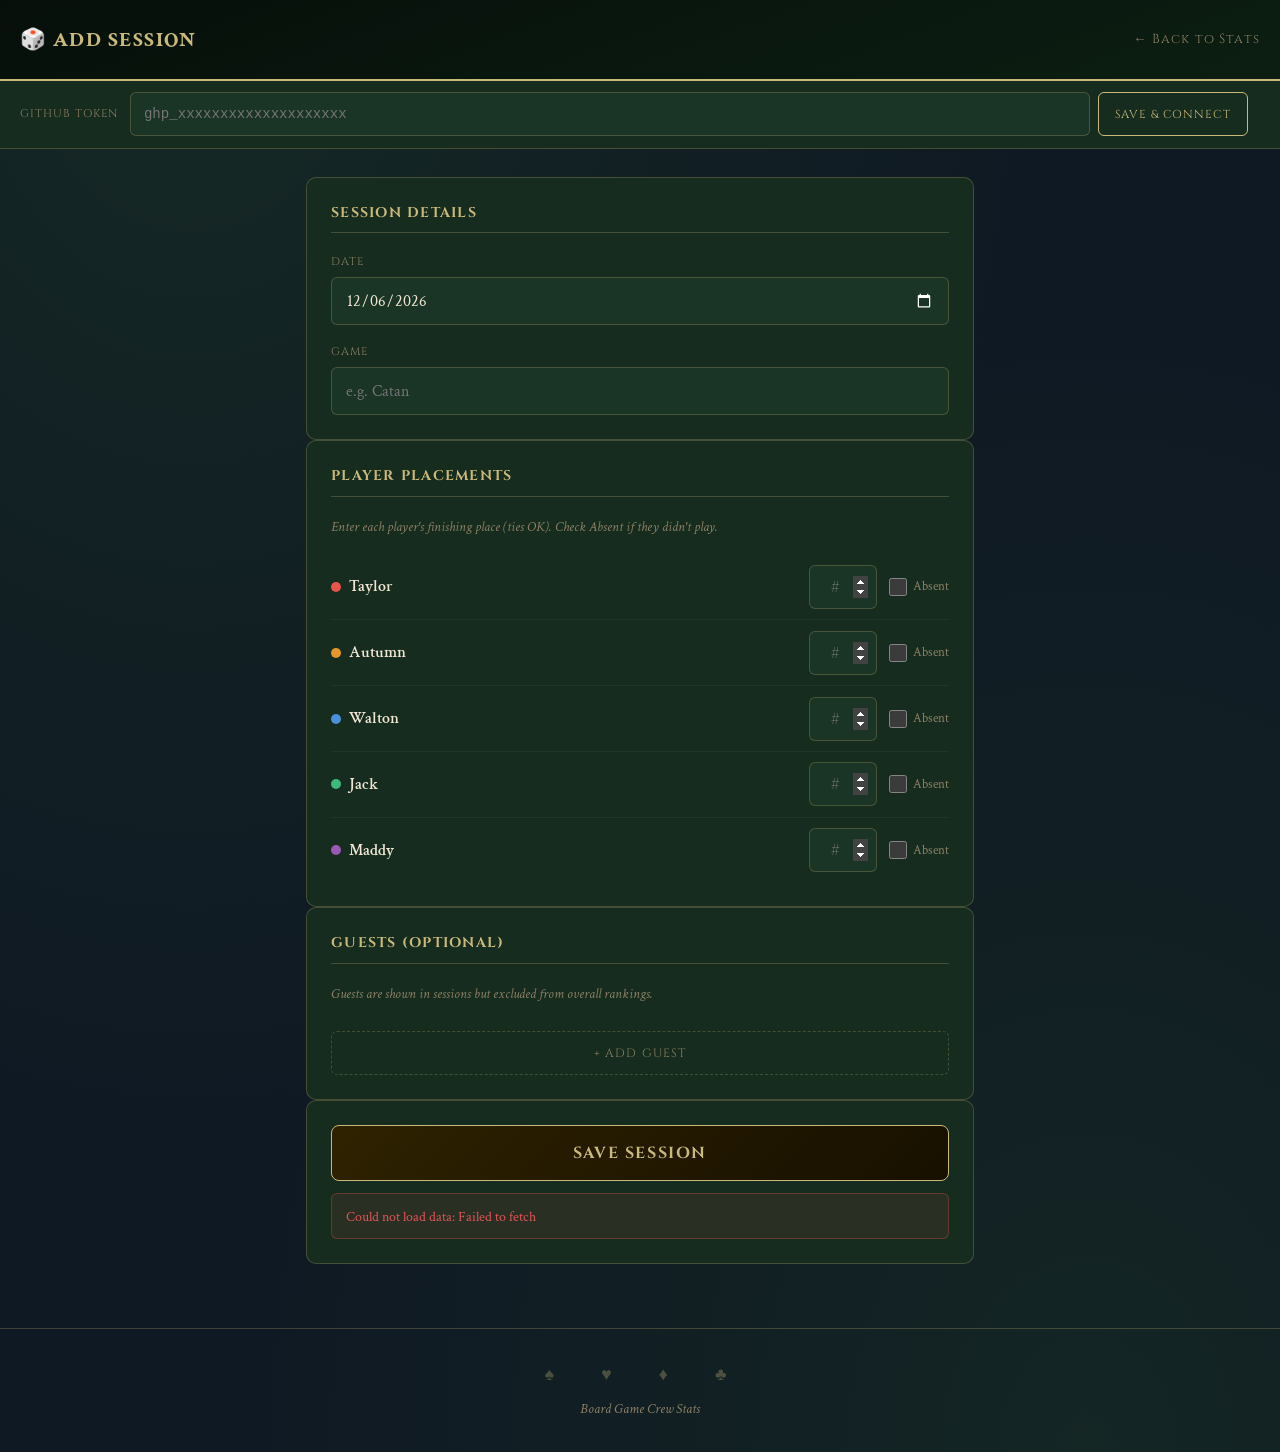
==== admin.html @ e8a15fd1 "Initial site: board game crew stats tracker Includes podium, rankings table, placement history chart" ====
<!DOCTYPE html>
<html lang="en">
<head>
  <meta charset="UTF-8">
  <meta name="viewport" content="width=device-width, initial-scale=1.0">
  <meta name="color-scheme" content="dark">
  <meta name="theme-color" content="#0f1923">
  <title>Admin — Board Game Crew Stats</title>
  <link rel="icon" href="data:image/svg+xml,<svg xmlns=%22http://www.w3.org/2000/svg%22 viewBox=%220 0 100 100%22><text y=%22.9em%22 font-size=%2290%22>🎲</text></svg>">
  <link rel="preconnect" href="https://fonts.googleapis.com">
  <link rel="preconnect" href="https://fonts.gstatic.com" crossorigin>
  <link href="https://fonts.googleapis.com/css2?family=Cinzel:wght@400;600;700;900&family=Crimson+Text:ital,wght@0,400;0,600;1,400&display=swap" rel="stylesheet">
  <link rel="stylesheet" href="css/style.css">
</head>
<body>

  <header class="admin-header">
    <div class="admin-title">🎲 Add Session</div>
    <a href="index.html" class="admin-home-link">← Back to Stats</a>
  </header>

  <!-- Auth bar -->
  <div class="auth-bar" id="auth-bar">
    <span class="auth-label">GitHub Token</span>
    <div class="pat-input-wrap" id="pat-input-wrap">
      <input
        type="password"
        id="pat-input"
        class="pat-input"
        placeholder="ghp_xxxxxxxxxxxxxxxxxxxx"
        autocomplete="off"
        aria-label="GitHub Personal Access Token"
      >
      <button type="button" id="btn-save-pat" class="btn-save-pat">Save &amp; Connect</button>
    </div>
    <div id="auth-status"></div>
  </div>

  <main class="admin-main">

    <form id="session-form" novalidate>

      <!-- Session info -->
      <div class="admin-card">
        <div class="admin-card-title">Session Details</div>

        <div class="form-field">
          <label for="session-date">Date</label>
          <input type="date" id="session-date" class="form-input" required aria-required="true">
        </div>

        <div class="form-field">
          <label for="session-game">Game</label>
          <input
            type="text"
            id="session-game"
            class="form-input"
            placeholder="e.g. Catan"
            required
            aria-required="true"
            list="game-suggestions"
            autocomplete="off"
          >
          <datalist id="game-suggestions"></datalist>
        </div>
      </div>

      <!-- Player placements -->
      <div class="admin-card">
        <div class="admin-card-title">Player Placements</div>
        <p style="font-size:0.85rem;color:var(--muted);margin-bottom:1rem;font-style:italic;">
          Enter each player's finishing place (ties OK). Check Absent if they didn't play.
        </p>
        <div id="player-rows"></div>
      </div>

      <!-- Guests -->
      <div class="admin-card">
        <div class="admin-card-title">Guests (optional)</div>
        <p style="font-size:0.85rem;color:var(--muted);margin-bottom:1rem;font-style:italic;">
          Guests are shown in sessions but excluded from overall rankings.
        </p>
        <div id="guest-entries" class="guest-entries"></div>
        <button type="button" id="btn-add-guest" class="btn-add-guest">+ Add Guest</button>
      </div>

      <!-- Submit -->
      <div class="admin-card">
        <button type="submit" id="btn-submit" class="btn-submit">Save Session</button>
        <div id="submit-status" class="status-msg" role="alert" aria-live="polite"></div>
      </div>

    </form>

  </main>

  <footer>
    <div class="footer-suits">♠ &nbsp; ♥ &nbsp; ♦ &nbsp; ♣</div>
    <p>Board Game Crew Stats</p>
  </footer>

  <script src="js/admin.js"></script>
</body>
</html>
---- css/style.css ----
/* ==========================================
   BASE
   ========================================== */
*, *::before, *::after { box-sizing: border-box; margin: 0; padding: 0; }

:root {
  --bg:        #0f1923;
  --surface:   #162c1f;
  --surface2:  #1a3526;
  --border:    rgba(201, 185, 122, 0.25);
  --gold:      #c9b97a;
  --text:      #f0e6d3;
  --muted:     #8a7e64;
  --guest:     #e8a95c;
  --success:   #4caf82;
  --error:     #e05454;
  --info:      #5b9bd5;
  --rank1:     #f0d060;
  --rank2:     #b8c0cc;
  --rank3:     #c4884a;
}

html { scroll-behavior: smooth; }

body {
  background-color: var(--bg);
  background-image:
    radial-gradient(ellipse at 15% 0%,   rgba(26,53,38,0.55) 0%, transparent 55%),
    radial-gradient(ellipse at 85% 100%, rgba(26,53,38,0.45) 0%, transparent 55%);
  color: var(--text);
  font-family: 'Crimson Text', Georgia, serif;
  font-size: 18px;
  line-height: 1.6;
  min-height: 100vh;
}

h1, h2, h3, .cinzel { font-family: 'Cinzel', 'Times New Roman', serif; }

/* ==========================================
   SITE HEADER
   ========================================== */
.site-header {
  background: linear-gradient(160deg, #060f0a 0%, #0c1e12 45%, #060f0a 100%);
  border-bottom: 2px solid var(--gold);
  padding: 1.75rem 1rem 2.25rem;
  text-align: center;
  position: relative;
  overflow: hidden;
}

.header-suits-top,
.header-suits-bottom {
  position: absolute;
  left: 50%;
  transform: translateX(-50%);
  font-size: 0.85rem;
  letter-spacing: 0.7rem;
  color: var(--gold);
  opacity: 0.28;
  white-space: nowrap;
}
.header-suits-top    { top: 0.5rem; }
.header-suits-bottom { bottom: 0.5rem; }

.header-trophy {
  font-size: 3.5rem;
  line-height: 1;
  margin-bottom: 0.5rem;
  filter: drop-shadow(0 0 18px rgba(240,208,96,0.55));
}

.site-header h1 {
  font-size: clamp(1.5rem, 5vw, 3rem);
  font-weight: 900;
  color: var(--gold);
  text-shadow: 0 0 28px rgba(201,185,122,0.4), 0 2px 6px rgba(0,0,0,0.9);
  letter-spacing: 0.05em;
  text-transform: uppercase;
  line-height: 1.1;
}

.header-sub {
  margin-top: 0.5rem;
  font-style: italic;
  color: var(--muted);
  font-size: 0.98rem;
  letter-spacing: 0.12em;
}

/* ==========================================
   NAV
   ========================================== */
.site-nav {
  background: #080f0b;
  border-bottom: 1px solid var(--border);
  display: flex;
  justify-content: center;
  flex-wrap: wrap;
  position: sticky;
  top: 0;
  z-index: 200;
}

.site-nav a {
  color: var(--muted);
  text-decoration: none;
  font-family: 'Cinzel', serif;
  font-size: 0.75rem;
  letter-spacing: 0.14em;
  text-transform: uppercase;
  padding: 0.9rem 1.1rem;
  display: block;
  border-bottom: 2px solid transparent;
  transition: color 0.2s, border-color 0.2s, background 0.2s;
  min-height: 44px;
}

.site-nav a:hover {
  color: var(--gold);
  border-bottom-color: var(--gold);
  background: rgba(201,185,122,0.05);
}

/* ==========================================
   MAIN LAYOUT
   ========================================== */
main {
  max-width: 1100px;
  margin: 0 auto;
  padding: 2rem 1rem 4rem;
  display: flex;
  flex-direction: column;
  gap: 2.5rem;
}

/* ==========================================
   SECTION CARD
   ========================================== */
.section-card {
  background: var(--surface);
  border: 1px solid var(--border);
  border-radius: 10px;
  padding: 2rem 2rem 2.5rem;
  position: relative;
}

.section-card::before {
  content: '⚄';
  position: absolute;
  top: -0.65rem;
  left: 1.5rem;
  background: var(--surface);
  padding: 0 0.5rem;
  color: var(--gold);
  opacity: 0.45;
  font-size: 1.1rem;
  line-height: 1;
}

.section-title {
  font-size: clamp(1.05rem, 2.5vw, 1.55rem);
  font-weight: 700;
  color: var(--gold);
  text-transform: uppercase;
  letter-spacing: 0.09em;
  text-align: center;
  margin-bottom: 0.35rem;
}

.section-title::after {
  content: '';
  display: block;
  height: 1px;
  background: linear-gradient(90deg, transparent, var(--gold), transparent);
  margin-top: 0.5rem;
  opacity: 0.4;
}

.section-desc {
  text-align: center;
  color: var(--muted);
  font-style: italic;
  font-size: 0.92rem;
  margin-top: 0.3rem;
  margin-bottom: 2rem;
}

/* ==========================================
   PODIUM
   ========================================== */
.podium-wrap {
  display: flex;
  align-items: flex-end;
  justify-content: center;
  gap: 6px;
  padding-top: 2rem;
  min-height: 270px;
}

.podium-item {
  flex: 1;
  max-width: 210px;
  display: flex;
  flex-direction: column;
  align-items: center;
}

.podium-info {
  display: flex;
  flex-direction: column;
  align-items: center;
  gap: 0.45rem;
  margin-bottom: 0.75rem;
  animation: fadeUp 0.5s ease both;
}

.podium-rank-2 .podium-info { animation-delay: 0.05s; }
.podium-rank-1 .podium-info { animation-delay: 0.2s;  }
.podium-rank-3 .podium-info { animation-delay: 0.1s;  }

@keyframes fadeUp {
  from { opacity: 0; transform: translateY(18px); }
  to   { opacity: 1; transform: translateY(0); }
}

.podium-player-name {
  font-family: 'Cinzel', serif;
  font-weight: 600;
  font-size: 0.98rem;
  color: var(--text);
  text-align: center;
}

.podium-rank-1 .podium-player-name {
  font-size: 1.15rem;
  color: var(--rank1);
}

.podium-avatar {
  width: 68px;
  height: 68px;
  border-radius: 50%;
  overflow: hidden;
  border: 3px solid var(--border);
  background: var(--surface2);
  display: flex;
  align-items: center;
  justify-content: center;
  font-family: 'Cinzel', serif;
  font-size: 1.6rem;
  font-weight: 700;
  flex-shrink: 0;
}

.podium-rank-1 .podium-avatar {
  width: 84px;
  height: 84px;
  font-size: 2rem;
  box-shadow: 0 0 20px rgba(240,208,96,0.28);
}

.podium-rank-2 .podium-avatar { border-color: var(--rank2); }
.podium-rank-3 .podium-avatar { border-color: var(--rank3); }
.podium-rank-1 .podium-avatar { border-color: var(--rank1); }

.podium-avatar img { width: 100%; height: 100%; object-fit: cover; }

.podium-avg {
  font-size: 0.8rem;
  color: var(--muted);
  font-style: italic;
}
.podium-rank-1 .podium-avg { color: var(--gold); }

.podium-block {
  width: 100%;
  border-radius: 6px 6px 0 0;
  display: flex;
  flex-direction: column;
  align-items: center;
  justify-content: center;
  gap: 4px;
  padding: 0.5rem 0.25rem;
}

.podium-rank-1 .podium-block {
  background: linear-gradient(180deg, #2e2200 0%, #181000 100%);
  border: 1px solid var(--rank1);
  border-bottom: none;
}
.podium-rank-2 .podium-block {
  background: linear-gradient(180deg, #1e2430 0%, #111820 100%);
  border: 1px solid var(--rank2);
  border-bottom: none;
}
.podium-rank-3 .podium-block {
  background: linear-gradient(180deg, #261600 0%, #150c00 100%);
  border: 1px solid var(--rank3);
  border-bottom: none;
}

.podium-medal { font-size: 1.5rem; }

.podium-num {
  font-family: 'Cinzel', serif;
  font-weight: 900;
  font-size: 1rem;
}
.podium-rank-1 .podium-num { color: var(--rank1); }
.podium-rank-2 .podium-num { color: var(--rank2); }
.podium-rank-3 .podium-num { color: var(--rank3); }

/* ==========================================
   RANKINGS TABLE
   ========================================== */
.table-scroll { overflow-x: auto; margin-top: 0.5rem; }

.rankings-table {
  width: 100%;
  border-collapse: collapse;
  font-size: 1rem;
}

.rankings-table th {
  font-family: 'Cinzel', serif;
  font-size: 0.7rem;
  text-transform: uppercase;
  letter-spacing: 0.1em;
  color: var(--gold);
  padding: 0.6rem 1rem;
  text-align: left;
  border-bottom: 1px solid var(--border);
  white-space: nowrap;
}

.rankings-table td {
  padding: 0.7rem 1rem;
  border-bottom: 1px solid rgba(201,185,122,0.08);
  white-space: nowrap;
}

.rank-row:last-child td { border-bottom: none; }
.rank-row:hover { background: rgba(201,185,122,0.04); }

.rank-tier-1 { background: rgba(240,208,96,0.05); }
.rank-tier-2 { background: rgba(184,192,204,0.03); }
.rank-tier-3 { background: rgba(196,136,74,0.04); }

.td-rank { font-size: 1.2rem; min-width: 48px; }

.td-player {
  display: flex;
  align-items: center;
  gap: 0.6rem;
  font-weight: 600;
}

.player-dot {
  width: 10px;
  height: 10px;
  border-radius: 50%;
  display: inline-block;
  flex-shrink: 0;
}

.td-avg { font-family: 'Cinzel', serif; color: var(--gold); font-weight: 600; }
.td-best  { color: #6ec99a; }
.td-worst { color: #c97070; }

/* ==========================================
   CHART
   ========================================== */
.chart-wrap { position: relative; padding: 0.5rem 0; }

/* ==========================================
   SESSIONS GRID
   ========================================== */
.sessions-grid {
  display: grid;
  grid-template-columns: repeat(auto-fill, minmax(290px, 1fr));
  gap: 1.25rem;
  margin-top: 0.5rem;
}

.session-card {
  background: rgba(0,0,0,0.22);
  border: 1px solid var(--border);
  border-radius: 8px;
  overflow: hidden;
  transition: border-color 0.2s;
}

.session-card:hover { border-color: rgba(201,185,122,0.5); }

.session-head {
  background: rgba(201,185,122,0.07);
  padding: 0.8rem 1.1rem;
  border-bottom: 1px solid var(--border);
}

.session-game {
  font-family: 'Cinzel', serif;
  font-weight: 600;
  color: var(--gold);
  font-size: 1rem;
  display: flex;
  align-items: center;
  gap: 0.4rem;
}

.session-date {
  font-size: 0.8rem;
  color: var(--muted);
  font-style: italic;
  margin-top: 0.2rem;
}

.session-table {
  width: 100%;
  border-collapse: collapse;
}

.session-table td {
  padding: 0.52rem 1.1rem;
  border-bottom: 1px solid rgba(201,185,122,0.05);
}

.session-table tr:last-child td { border-bottom: none; }

.td-place { font-size: 1rem; width: 48px; }

.td-name {
  display: flex;
  align-items: center;
  gap: 0.5rem;
}

.guest-row td { color: var(--guest); font-style: italic; }

.guest-badge {
  font-family: 'Cinzel', serif;
  font-size: 0.58rem;
  font-weight: 600;
  letter-spacing: 0.06em;
  border: 1px solid rgba(232,169,92,0.45);
  color: var(--guest);
  padding: 0.1rem 0.35rem;
  border-radius: 3px;
  text-transform: uppercase;
  flex-shrink: 0;
}

/* ==========================================
   FOOTER
   ========================================== */
footer {
  text-align: center;
  padding: 2rem 1rem;
  color: var(--muted);
  font-style: italic;
  font-size: 0.9rem;
  border-top: 1px solid var(--border);
}

.footer-suits {
  font-size: 1.1rem;
  color: var(--gold);
  opacity: 0.32;
  letter-spacing: 0.55rem;
  margin-bottom: 0.5rem;
}

/* ==========================================
   ADMIN — HEADER
   ========================================== */
.admin-header {
  background: linear-gradient(160deg, #060f0a 0%, #0c1e12 100%);
  border-bottom: 2px solid var(--gold);
  padding: 1.1rem 1.25rem;
  display: flex;
  align-items: center;
  justify-content: space-between;
  gap: 1rem;
  flex-wrap: wrap;
}

.admin-title {
  font-size: clamp(0.95rem, 3vw, 1.3rem);
  color: var(--gold);
  font-weight: 700;
  text-transform: uppercase;
  letter-spacing: 0.07em;
  display: flex;
  align-items: center;
  gap: 0.5rem;
}

.admin-home-link {
  color: var(--muted);
  text-decoration: none;
  font-size: 0.82rem;
  font-family: 'Cinzel', serif;
  letter-spacing: 0.09em;
  transition: color 0.2s;
  display: flex;
  align-items: center;
  gap: 0.3rem;
  min-height: 44px;
}
.admin-home-link:hover { color: var(--gold); }

/* ==========================================
   ADMIN — AUTH BAR
   ========================================== */
.auth-bar {
  background: var(--surface);
  border-bottom: 1px solid var(--border);
  padding: 0.7rem 1.25rem;
  display: flex;
  align-items: center;
  gap: 0.75rem;
  flex-wrap: wrap;
  font-size: 0.88rem;
  min-height: 54px;
}

.auth-label {
  color: var(--muted);
  font-family: 'Cinzel', serif;
  font-size: 0.7rem;
  text-transform: uppercase;
  letter-spacing: 0.09em;
  white-space: nowrap;
}

.connected-status {
  color: var(--success);
  font-weight: 600;
  font-family: 'Cinzel', serif;
  font-size: 0.82rem;
  display: flex;
  align-items: center;
  gap: 0.5rem;
}

.btn-link {
  background: none;
  border: none;
  color: var(--muted);
  cursor: pointer;
  font-size: 0.85rem;
  text-decoration: underline;
  padding: 0;
  font-family: inherit;
  transition: color 0.2s;
}
.btn-link:hover { color: var(--error); }

.pat-input-wrap {
  display: flex;
  align-items: center;
  gap: 0.5rem;
  flex: 1;
  flex-wrap: wrap;
}

.pat-input {
  flex: 1;
  min-width: 180px;
  background: var(--surface2);
  border: 1px solid var(--border);
  border-radius: 6px;
  color: var(--text);
  font-family: monospace;
  font-size: 0.88rem;
  padding: 0.5rem 0.8rem;
  min-height: 44px;
}
.pat-input:focus { outline: none; border-color: var(--gold); }

.btn-save-pat {
  background: none;
  border: 1px solid var(--gold);
  border-radius: 6px;
  color: var(--gold);
  cursor: pointer;
  font-family: 'Cinzel', serif;
  font-size: 0.72rem;
  letter-spacing: 0.08em;
  text-transform: uppercase;
  padding: 0.5rem 1rem;
  min-height: 44px;
  white-space: nowrap;
  transition: background 0.2s;
}
.btn-save-pat:hover { background: rgba(201,185,122,0.08); }

/* ==========================================
   ADMIN — MAIN FORM
   ========================================== */
.admin-main {
  max-width: 700px;
  margin: 0 auto;
  padding: 1.75rem 1rem 4rem;
  display: flex;
  flex-direction: column;
  gap: 1.5rem;
}

.admin-card {
  background: var(--surface);
  border: 1px solid var(--border);
  border-radius: 10px;
  padding: 1.5rem;
}

.admin-card-title {
  font-family: 'Cinzel', serif;
  font-size: 0.88rem;
  color: var(--gold);
  font-weight: 700;
  text-transform: uppercase;
  letter-spacing: 0.09em;
  margin-bottom: 1.25rem;
  padding-bottom: 0.5rem;
  border-bottom: 1px solid var(--border);
}

.form-field { margin-bottom: 1.1rem; }
.form-field:last-child { margin-bottom: 0; }

.form-field label {
  display: block;
  font-family: 'Cinzel', serif;
  font-size: 0.7rem;
  text-transform: uppercase;
  letter-spacing: 0.1em;
  color: var(--muted);
  margin-bottom: 0.4rem;
}

.form-input {
  width: 100%;
  background: var(--surface2);
  border: 1px solid var(--border);
  border-radius: 6px;
  color: var(--text);
  font-family: inherit;
  font-size: 1rem;
  padding: 0.65rem 0.9rem;
  min-height: 48px;
  transition: border-color 0.2s;
  -webkit-appearance: none;
}
.form-input:focus { outline: none; border-color: var(--gold); }

/* Player placement rows */
.player-placement-row {
  display: flex;
  align-items: center;
  gap: 0.75rem;
  padding: 0.65rem 0;
  border-bottom: 1px solid rgba(201,185,122,0.07);
}
.player-placement-row:last-child { border-bottom: none; }

.player-placement-name {
  flex: 1;
  display: flex;
  align-items: center;
  gap: 0.5rem;
  font-weight: 600;
  font-size: 0.98rem;
}

.place-input {
  width: 68px;
  background: var(--surface2);
  border: 1px solid var(--border);
  border-radius: 6px;
  color: var(--text);
  font-family: 'Cinzel', serif;
  font-size: 1rem;
  padding: 0.5rem;
  min-height: 44px;
  text-align: center;
  -webkit-appearance: none;
  -moz-appearance: textfield;
  transition: border-color 0.2s;
}
.place-input::-webkit-inner-spin-button,
.place-input::-webkit-outer-spin-button { opacity: 1; }
.place-input:focus { outline: none; border-color: var(--gold); }
.place-input:disabled { opacity: 0.3; }

.absent-label {
  display: flex;
  align-items: center;
  gap: 0.4rem;
  font-size: 0.82rem;
  color: var(--muted);
  cursor: pointer;
  white-space: nowrap;
  min-height: 44px;
  user-select: none;
}
.absent-label input[type="checkbox"] {
  width: 18px;
  height: 18px;
  cursor: pointer;
  accent-color: var(--gold);
}

/* Guests */
.guest-entries { display: flex; flex-direction: column; gap: 0.6rem; }

.guest-entry {
  display: flex;
  align-items: center;
  gap: 0.6rem;
}

.guest-name-input {
  flex: 1;
  background: var(--surface2);
  border: 1px solid var(--border);
  border-radius: 6px;
  color: var(--text);
  font-family: inherit;
  font-size: 0.95rem;
  padding: 0.55rem 0.8rem;
  min-height: 44px;
  transition: border-color 0.2s;
}
.guest-name-input:focus { outline: none; border-color: var(--gold); }

.guest-place-input {
  width: 68px;
  background: var(--surface2);
  border: 1px solid var(--border);
  border-radius: 6px;
  color: var(--text);
  font-family: 'Cinzel', serif;
  font-size: 1rem;
  padding: 0.5rem;
  min-height: 44px;
  text-align: center;
  -webkit-appearance: none;
  -moz-appearance: textfield;
  transition: border-color 0.2s;
}
.guest-place-input:focus { outline: none; border-color: var(--gold); }

.btn-remove-guest {
  background: none;
  border: 1px solid rgba(224,84,84,0.38);
  border-radius: 6px;
  color: var(--error);
  cursor: pointer;
  width: 44px;
  height: 44px;
  font-size: 1.1rem;
  display: flex;
  align-items: center;
  justify-content: center;
  flex-shrink: 0;
  transition: background 0.2s;
}
.btn-remove-guest:hover { background: rgba(224,84,84,0.1); }

.btn-add-guest {
  width: 100%;
  background: none;
  border: 1px dashed var(--border);
  border-radius: 6px;
  color: var(--muted);
  cursor: pointer;
  padding: 0.6rem;
  font-family: 'Cinzel', serif;
  font-size: 0.75rem;
  letter-spacing: 0.09em;
  text-transform: uppercase;
  min-height: 44px;
  transition: color 0.2s, border-color 0.2s;
  margin-top: 0.6rem;
}
.btn-add-guest:hover { color: var(--gold); border-color: var(--gold); }

/* Submit */
.btn-submit {
  width: 100%;
  background: linear-gradient(135deg, #2e2200 0%, #181000 100%);
  border: 1px solid var(--gold);
  border-radius: 8px;
  color: var(--gold);
  cursor: pointer;
  font-family: 'Cinzel', serif;
  font-size: 1rem;
  font-weight: 700;
  letter-spacing: 0.1em;
  text-transform: uppercase;
  padding: 0.9rem;
  min-height: 56px;
  transition: background 0.2s, box-shadow 0.2s;
}
.btn-submit:hover:not(:disabled) {
  background: linear-gradient(135deg, #3d2f00 0%, #241800 100%);
  box-shadow: 0 0 14px rgba(201,185,122,0.22);
}
.btn-submit:disabled { opacity: 0.45; cursor: not-allowed; }

.status-msg {
  margin-top: 0.75rem;
  padding: 0.65rem 0.9rem;
  border-radius: 6px;
  font-size: 0.9rem;
  min-height: 2.4rem;
  display: none;
}
.status-msg.visible { display: block; }
.status-success { background: rgba(76,175,130,0.12); color: var(--success); border: 1px solid rgba(76,175,130,0.3); }
.status-error   { background: rgba(224,84,84,0.1);   color: var(--error);   border: 1px solid rgba(224,84,84,0.3); }
.status-info    { background: rgba(91,155,213,0.1);  color: var(--info);    border: 1px solid rgba(91,155,213,0.3); }

/* ==========================================
   UTILITIES
   ========================================== */
.empty-state {
  text-align: center;
  color: var(--muted);
  font-style: italic;
  padding: 2.5rem;
  width: 100%;
}

.error-state {
  text-align: center;
  color: var(--error);
  padding: 3rem 1rem;
  line-height: 2;
}

.error-state code {
  background: rgba(224,84,84,0.1);
  padding: 0.15rem 0.4rem;
  border-radius: 3px;
  font-size: 0.85rem;
}

/* ==========================================
   RESPONSIVE
   ========================================== */
@media (max-width: 640px) {
  main         { padding: 1.25rem 0.75rem 3rem; gap: 1.75rem; }
  .admin-main  { padding: 1.25rem 0.75rem 3rem; }
  .section-card { padding: 1.25rem 0.9rem 1.75rem; }
  .admin-card   { padding: 1.1rem; }

  .podium-avatar       { width: 54px; height: 54px; font-size: 1.3rem; }
  .podium-rank-1 .podium-avatar { width: 66px; height: 66px; font-size: 1.5rem; }
  .podium-player-name  { font-size: 0.82rem; }

  .sessions-grid { grid-template-columns: 1fr; }

  .rankings-table th:nth-child(5),
  .rankings-table td:nth-child(5) { display: none; }
}

@media (max-width: 380px) {
  .podium-wrap { gap: 2px; }
  .podium-player-name { font-size: 0.72rem; }
  .podium-avg { display: none; }

  .site-nav a { padding: 0.75rem 0.65rem; font-size: 0.68rem; }
}
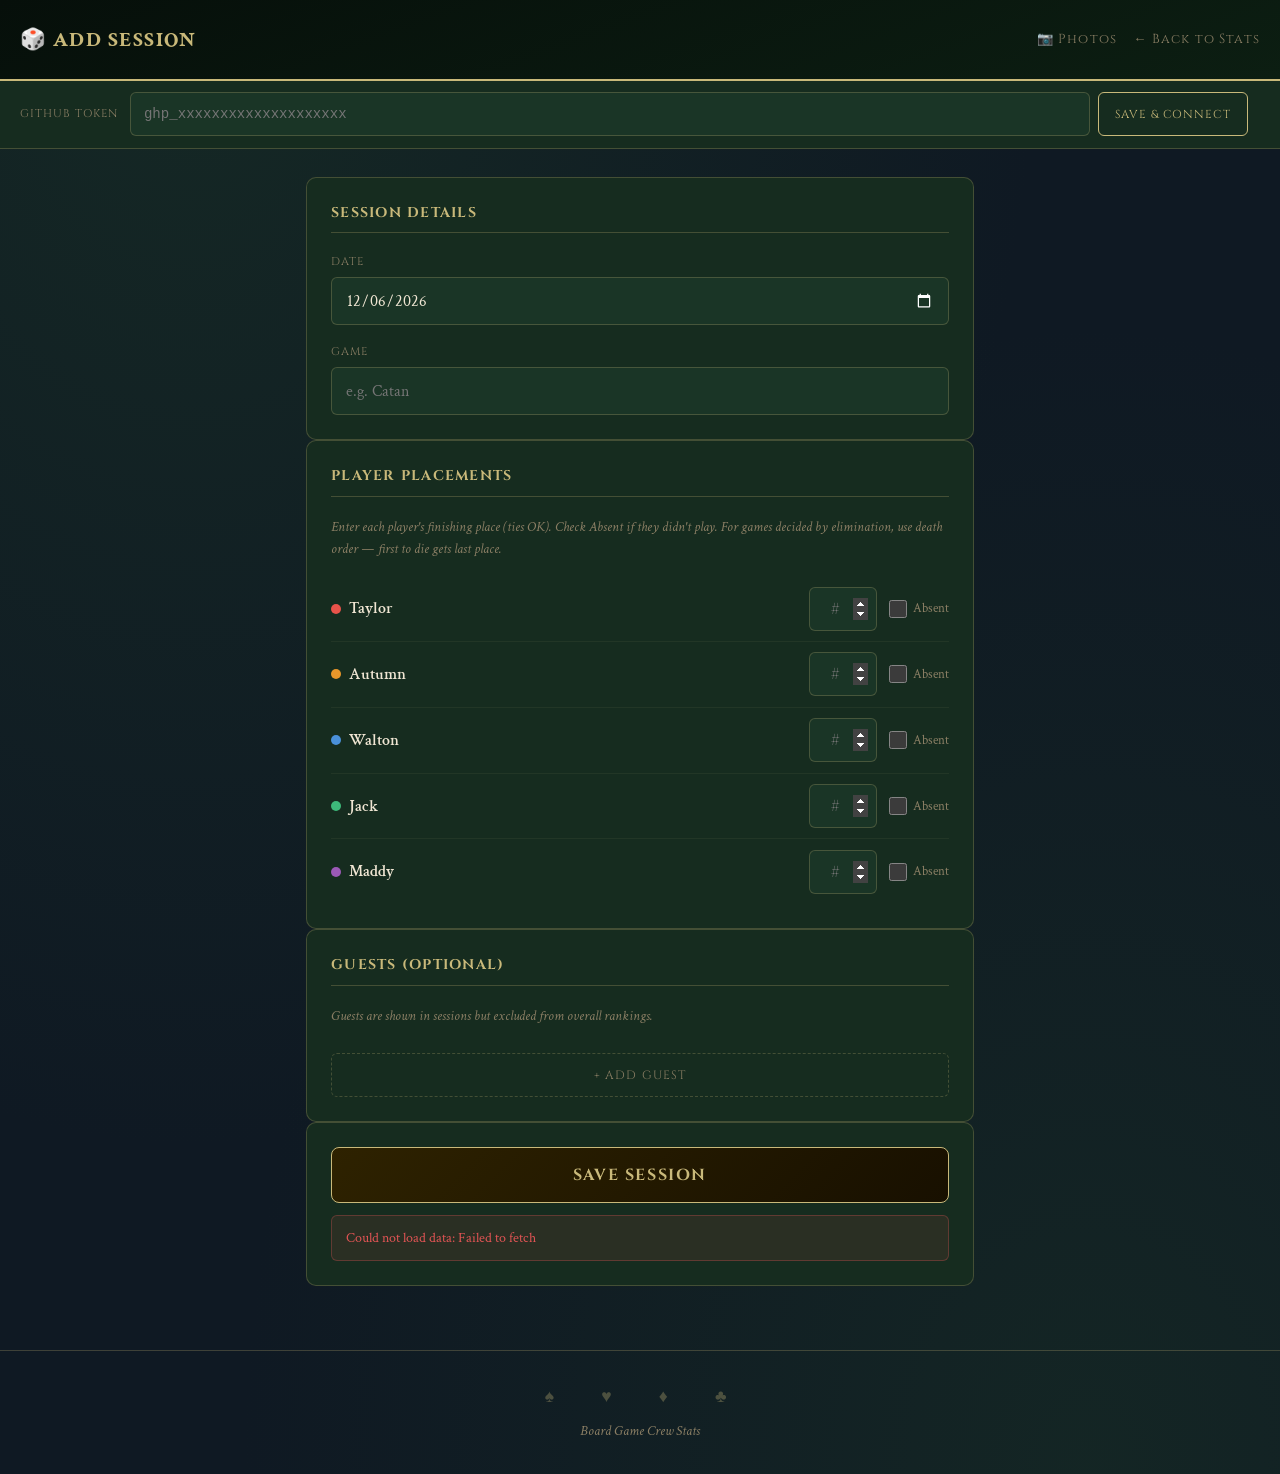
==== commit 9b4c4299: "Add 5 more sessions and player photo upload page" ====
--- a/admin.html
+++ b/admin.html
@@ -16,7 +16,10 @@
 
   <header class="admin-header">
     <div class="admin-title">🎲 Add Session</div>
-    <a href="index.html" class="admin-home-link">← Back to Stats</a>
+    <div style="display:flex;gap:1rem;align-items:center">
+      <a href="photos.html" class="admin-home-link">📷 Photos</a>
+      <a href="index.html" class="admin-home-link">← Back to Stats</a>
+    </div>
   </header>
 
   <!-- Auth bar -->
@@ -70,6 +73,7 @@
         <div class="admin-card-title">Player Placements</div>
         <p style="font-size:0.85rem;color:var(--muted);margin-bottom:1rem;font-style:italic;">
           Enter each player's finishing place (ties OK). Check Absent if they didn't play.
+          For games decided by elimination, use death order — first to die gets last place.
         </p>
         <div id="player-rows"></div>
       </div>
--- a/css/style.css
+++ b/css/style.css
@@ -144,18 +144,6 @@
   position: relative;
 }
 
-.section-card::before {
-  content: '⚄';
-  position: absolute;
-  top: -0.65rem;
-  left: 1.5rem;
-  background: var(--surface);
-  padding: 0 0.5rem;
-  color: var(--gold);
-  opacity: 0.45;
-  font-size: 1.1rem;
-  line-height: 1;
-}
 
 .section-title {
   font-size: clamp(1.05rem, 2.5vw, 1.55rem);
@@ -363,14 +351,19 @@
   flex-shrink: 0;
 }
 
-.td-avg { font-family: 'Cinzel', serif; color: var(--gold); font-weight: 600; }
-.td-best  { color: #6ec99a; }
-.td-worst { color: #c97070; }
+.td-avg    { font-family: 'Cinzel', serif; color: var(--gold); font-weight: 600; }
+.td-worst  { color: #c97070; }
+.td-firsts { color: #6ec99a; font-family: 'Cinzel', serif; }
+.td-lasts  { color: #c97070; font-family: 'Cinzel', serif; }
 
 /* ==========================================
    CHART
    ========================================== */
-.chart-wrap { position: relative; padding: 0.5rem 0; }
+.chart-wrap { position: relative; padding: 0.5rem 0; height: 420px; }
+
+@media (max-width: 600px) {
+  .chart-wrap { height: 260px; }
+}
 
 /* ==========================================
    SESSIONS GRID
@@ -823,6 +816,108 @@
 .status-info    { background: rgba(91,155,213,0.1);  color: var(--info);    border: 1px solid rgba(91,155,213,0.3); }
 
 /* ==========================================
+   PHOTOS PAGE
+   ========================================== */
+.photo-player-grid {
+  display: grid;
+  grid-template-columns: repeat(auto-fill, minmax(110px, 1fr));
+  gap: 0.9rem;
+}
+
+.photo-player-card {
+  display: flex;
+  flex-direction: column;
+  align-items: center;
+  gap: 0.45rem;
+  padding: 0.85rem 0.5rem;
+  border: 1px solid var(--border);
+  border-radius: 10px;
+  background: rgba(0,0,0,0.18);
+  cursor: pointer;
+  transition: border-color 0.2s, background 0.2s;
+  font-family: inherit;
+  color: inherit;
+  width: 100%;
+}
+
+.photo-player-card:hover  { border-color: rgba(201,185,122,0.55); background: rgba(201,185,122,0.04); }
+.photo-player-card.selected { border-color: var(--gold); background: rgba(201,185,122,0.07); }
+
+.mini-avatar {
+  width: 62px;
+  height: 62px;
+  border-radius: 50%;
+  overflow: hidden;
+  border: 2px solid var(--border);
+  background: var(--surface2);
+  display: flex;
+  align-items: center;
+  justify-content: center;
+  font-family: 'Cinzel', serif;
+  font-size: 1.4rem;
+  font-weight: 700;
+  flex-shrink: 0;
+}
+
+.mini-avatar img { width: 100%; height: 100%; object-fit: cover; }
+
+.photo-player-name {
+  font-size: 0.88rem;
+  font-weight: 600;
+  text-align: center;
+}
+
+.photo-status-dot {
+  font-size: 0.68rem;
+  letter-spacing: 0.02em;
+  font-family: 'Cinzel', serif;
+  text-transform: uppercase;
+}
+.photo-status-dot.has-photo { color: var(--success); }
+.photo-status-dot.no-photo  { color: var(--muted); }
+
+/* Upload area */
+.photo-upload-area {
+  border: 2px dashed var(--border);
+  border-radius: 10px;
+  min-height: 180px;
+  display: flex;
+  align-items: center;
+  justify-content: center;
+  cursor: pointer;
+  transition: border-color 0.2s, background 0.2s;
+  overflow: hidden;
+  position: relative;
+}
+
+.photo-upload-area:hover,
+.photo-upload-area.drag-over {
+  border-color: var(--gold);
+  background: rgba(201,185,122,0.04);
+}
+
+.upload-placeholder {
+  display: flex;
+  flex-direction: column;
+  align-items: center;
+  gap: 0.4rem;
+  color: var(--muted);
+  font-style: italic;
+  text-align: center;
+  padding: 2rem;
+  pointer-events: none;
+}
+
+.upload-icon { font-size: 2rem; font-style: normal; }
+
+.upload-preview-img {
+  width: 100%;
+  max-height: 300px;
+  object-fit: contain;
+  display: block;
+}
+
+/* ==========================================
    UTILITIES
    ========================================== */
 .empty-state {
@@ -862,6 +957,8 @@
 
   .sessions-grid { grid-template-columns: 1fr; }
 
+  .rankings-table th:nth-child(4),
+  .rankings-table td:nth-child(4),
   .rankings-table th:nth-child(5),
   .rankings-table td:nth-child(5) { display: none; }
 }
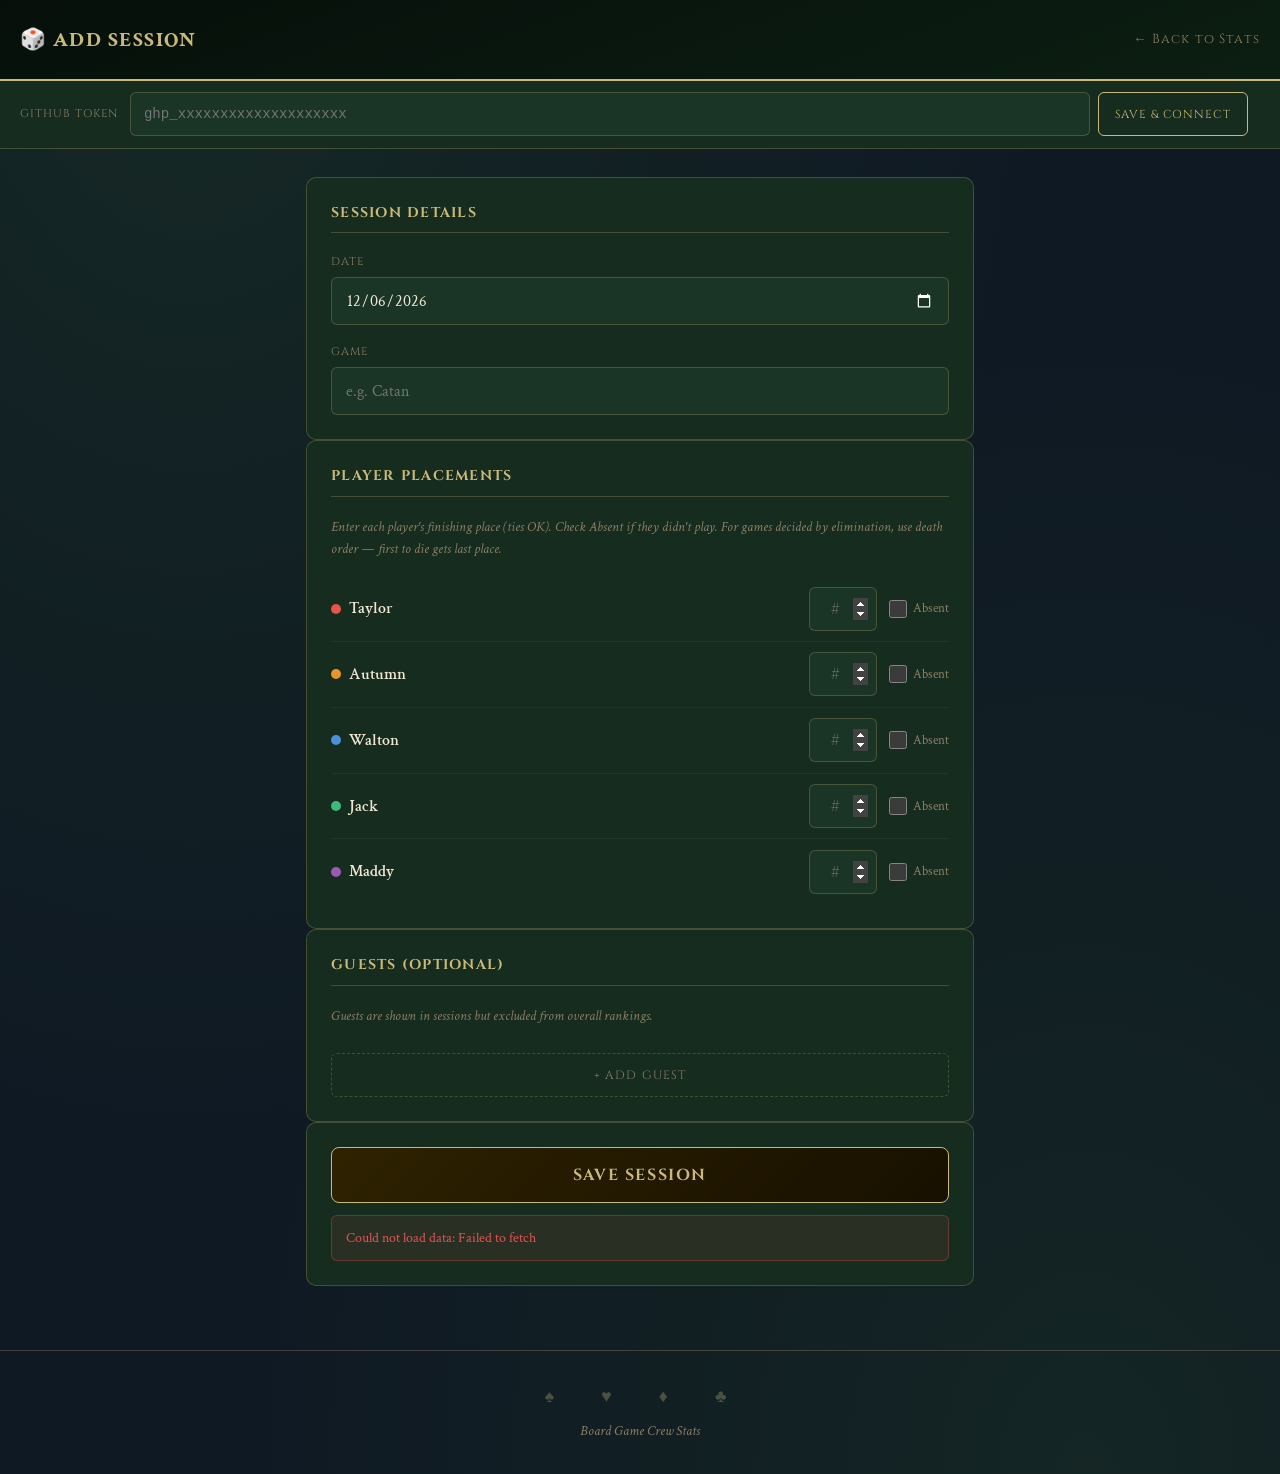
==== commit afe06d50: "Sortable rankings, chart pan, clickable podium, remove Worst column" ====
--- a/admin.html
+++ b/admin.html
@@ -16,10 +16,7 @@
 
   <header class="admin-header">
     <div class="admin-title">🎲 Add Session</div>
-    <div style="display:flex;gap:1rem;align-items:center">
-      <a href="photos.html" class="admin-home-link">📷 Photos</a>
-      <a href="index.html" class="admin-home-link">← Back to Stats</a>
-    </div>
+    <a href="index.html" class="admin-home-link">← Back to Stats</a>
   </header>
 
   <!-- Auth bar -->
--- a/css/style.css
+++ b/css/style.css
@@ -352,9 +352,50 @@
 }
 
 .td-avg    { font-family: 'Cinzel', serif; color: var(--gold); font-weight: 600; }
-.td-worst  { color: #c97070; }
 .td-firsts { color: #6ec99a; font-family: 'Cinzel', serif; }
 .td-lasts  { color: #c97070; font-family: 'Cinzel', serif; }
+
+/* Sortable headers */
+th.sortable {
+  cursor: pointer;
+  user-select: none;
+  white-space: nowrap;
+  transition: color 0.15s;
+}
+th.sortable:hover { color: var(--text); }
+th.sortable::after { content: ' ⇅'; opacity: 0.3; font-size: 0.8em; }
+th.sort-asc::after  { content: ' ↑'; opacity: 1; color: var(--gold); }
+th.sort-desc::after { content: ' ↓'; opacity: 1; color: var(--gold); }
+
+/* Podium name+avatar link */
+.podium-link {
+  display: flex;
+  flex-direction: column;
+  align-items: center;
+  gap: 0.45rem;
+  text-decoration: none;
+  color: inherit;
+  cursor: pointer;
+}
+.podium-link:hover .podium-player-name { color: var(--gold); }
+.podium-link:hover .podium-avatar { box-shadow: 0 0 10px rgba(201,185,122,0.4); }
+
+/* Player name link in rankings */
+.player-photo-link {
+  color: inherit;
+  text-decoration: none;
+  transition: color 0.15s;
+}
+.player-photo-link:hover { color: var(--gold); text-decoration: underline; text-underline-offset: 3px; }
+
+/* Chart pan hint */
+.chart-pan-hint {
+  text-align: center;
+  font-size: 0.8rem;
+  color: var(--muted);
+  font-style: italic;
+  margin-top: 0.5rem;
+}
 
 /* ==========================================
    CHART
@@ -957,10 +998,8 @@
 
   .sessions-grid { grid-template-columns: 1fr; }
 
-  .rankings-table th:nth-child(4),
-  .rankings-table td:nth-child(4),
-  .rankings-table th:nth-child(5),
-  .rankings-table td:nth-child(5) { display: none; }
+  .rankings-table th:nth-child(6),
+  .rankings-table td:nth-child(6) { display: none; }
 }
 
 @media (max-width: 380px) {
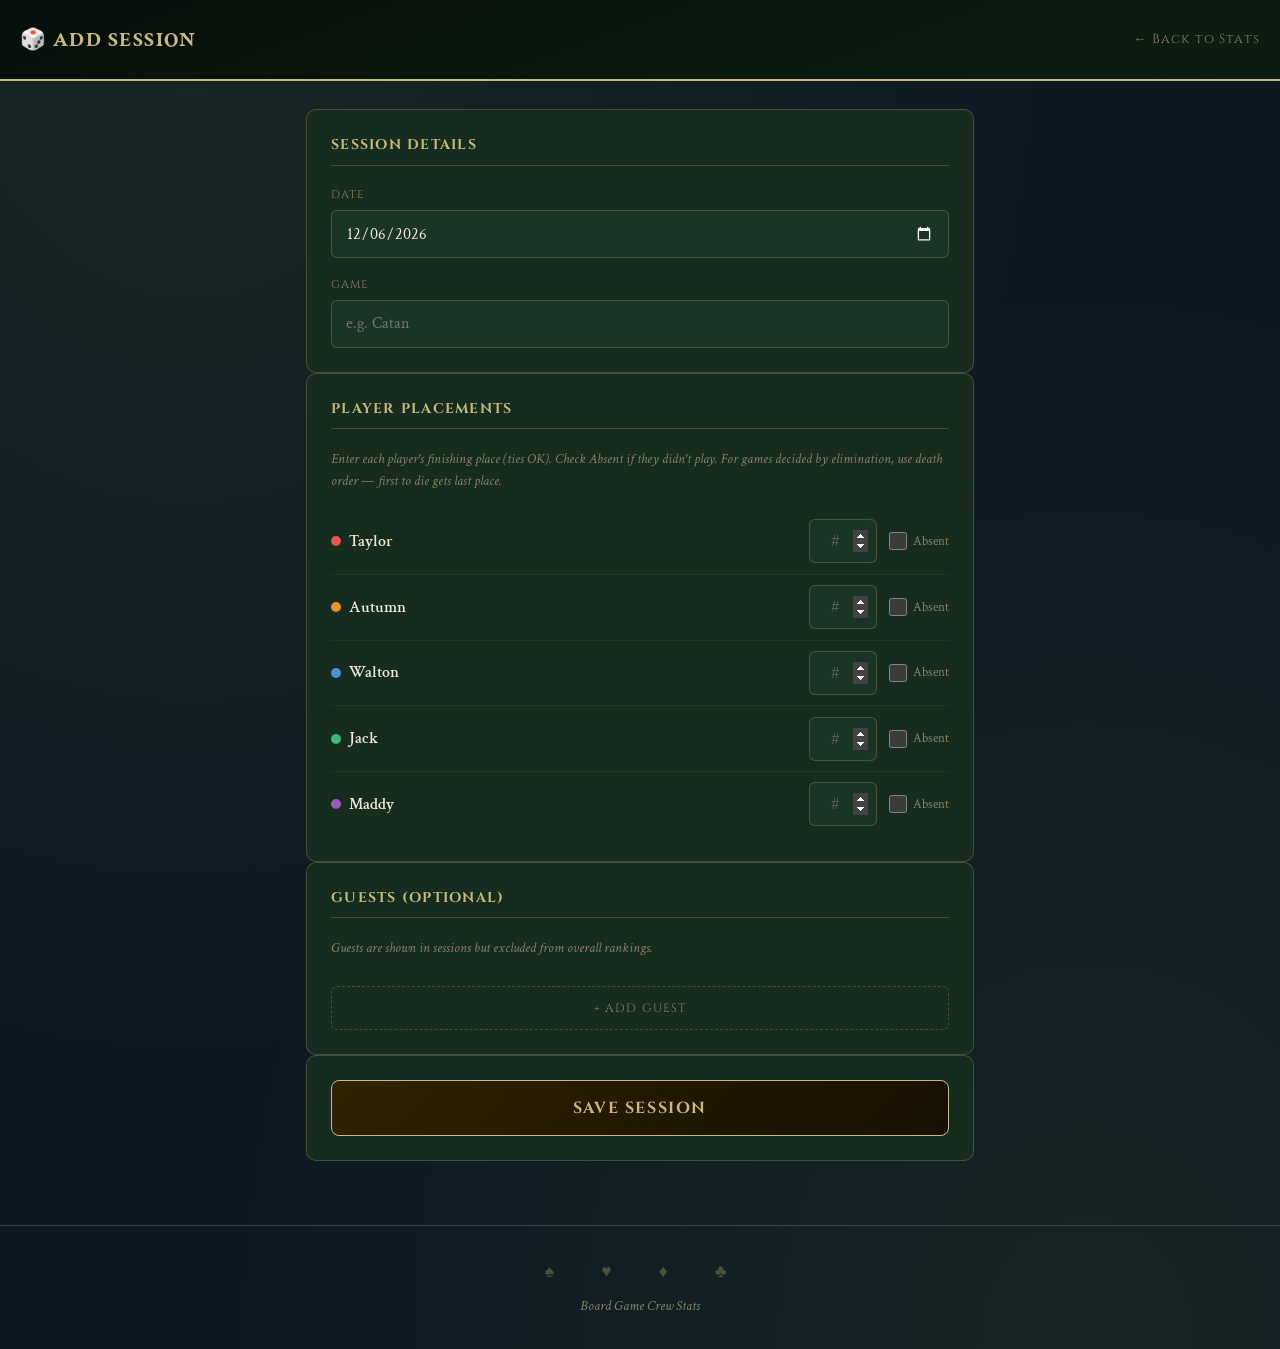
==== commit 794fb61d: "Remove client-side auth: route writes through Cloudflare Worker proxy Worker holds GITHUB_PAT as a s" ====
--- a/admin.html
+++ b/admin.html
@@ -18,23 +18,6 @@
     <div class="admin-title">🎲 Add Session</div>
     <a href="index.html" class="admin-home-link">← Back to Stats</a>
   </header>
-
-  <!-- Auth bar -->
-  <div class="auth-bar" id="auth-bar">
-    <span class="auth-label">GitHub Token</span>
-    <div class="pat-input-wrap" id="pat-input-wrap">
-      <input
-        type="password"
-        id="pat-input"
-        class="pat-input"
-        placeholder="ghp_xxxxxxxxxxxxxxxxxxxx"
-        autocomplete="off"
-        aria-label="GitHub Personal Access Token"
-      >
-      <button type="button" id="btn-save-pat" class="btn-save-pat">Save &amp; Connect</button>
-    </div>
-    <div id="auth-status"></div>
-  </div>
 
   <main class="admin-main">
 
